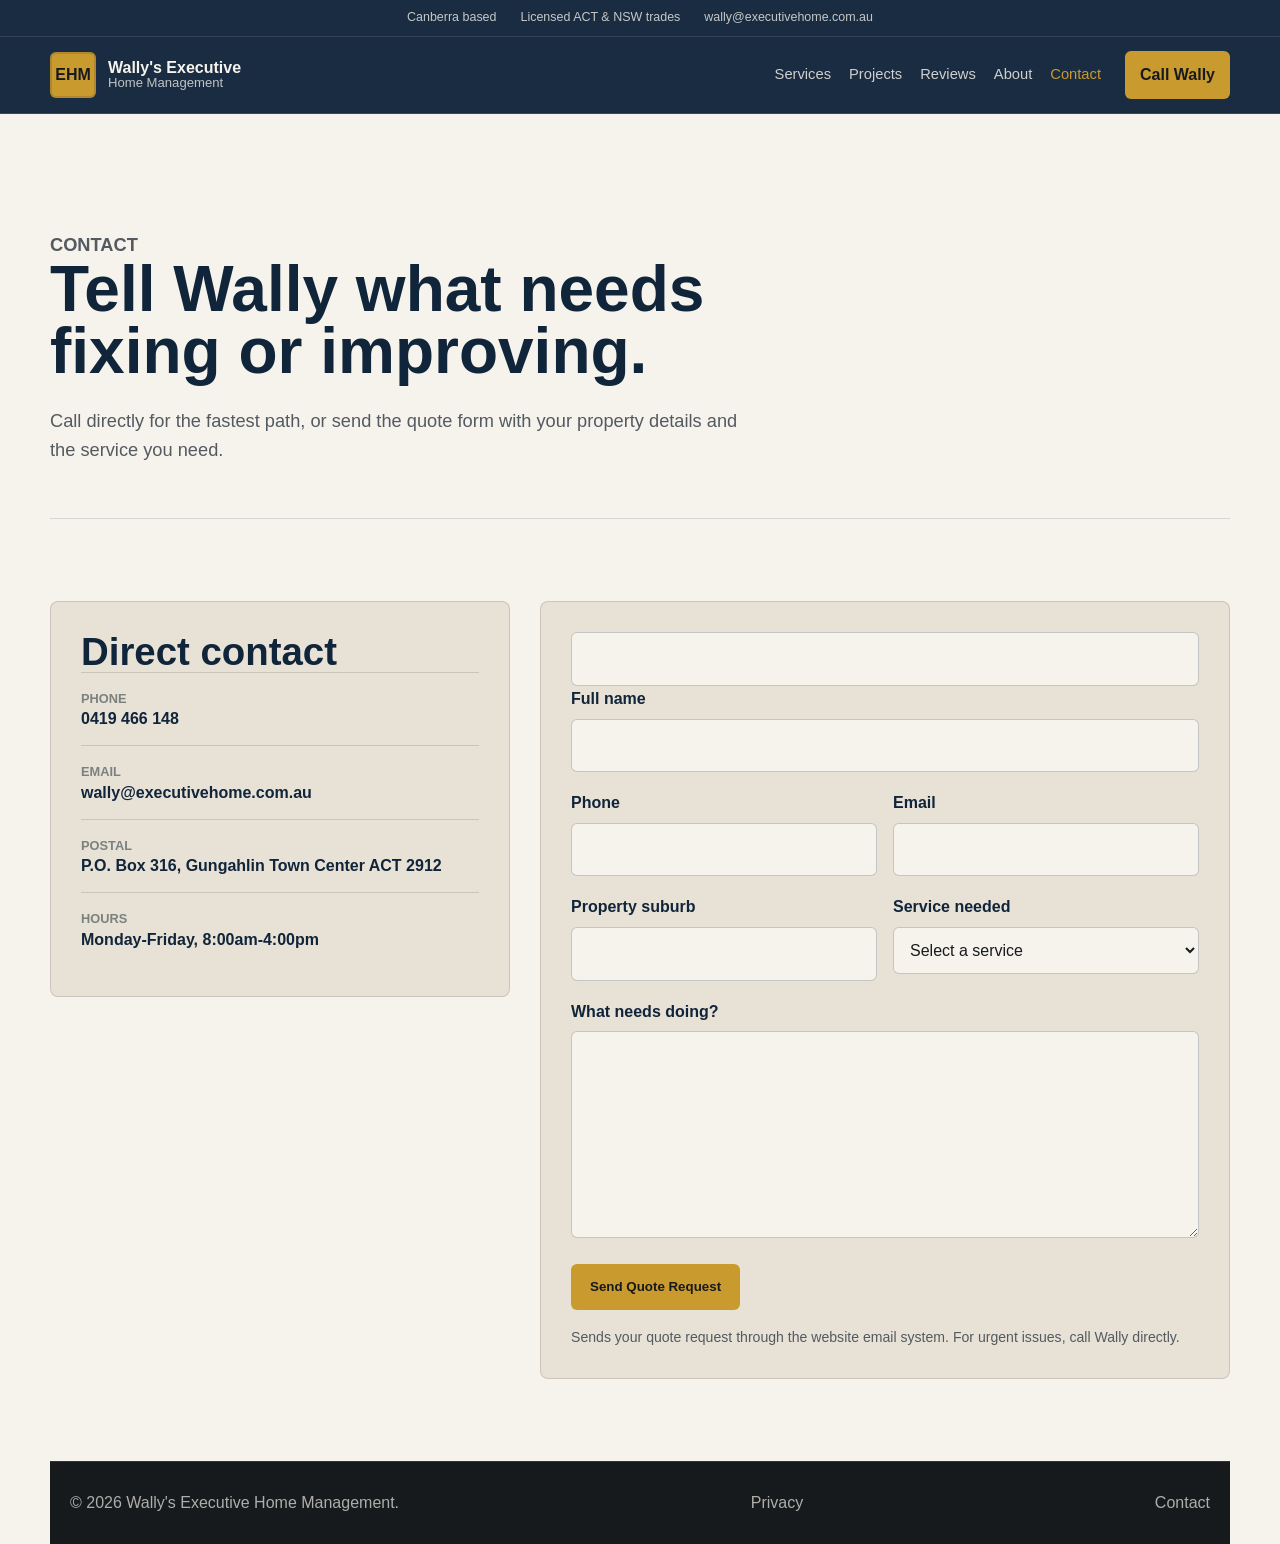
==== contact.html @ 29cdbb06 "Add files via upload" ====
<!DOCTYPE html>
<html lang="en-AU">
<head>
  <meta charset="UTF-8">
  <meta name="viewport" content="width=device-width, initial-scale=1.0">
  <title>Contact | Wally's Executive Home Management</title>
  <meta name="description" content="Contact Wally's Executive Home Management for Canberra property repairs, roof repairs, painting, carpentry, plastering, renovations and maintenance.">
  <link rel="canonical" href="https://executivehome.com.au/contact.html">
  <link rel="icon" href="favicon.svg" type="image/svg+xml">
  <link rel="stylesheet" href="styles.css">
</head>
<body>
  <a class="skip-link" href="#main">Skip to content</a>
  <header class="site-header" data-header>
    <div class="topbar"><span>Canberra based</span><span>Licensed ACT & NSW trades</span><a href="mailto:wally@executivehome.com.au">wally@executivehome.com.au</a></div>
    <nav class="nav-shell" aria-label="Main navigation">
      <a class="brand" href="index.html"><span class="brand-mark">EHM</span><span><strong>Wally's Executive</strong><small>Home Management</small></span></a>
      <button class="menu-toggle" type="button" aria-expanded="false" aria-controls="site-menu"><span></span><span></span><span></span></button>
      <div class="site-menu" id="site-menu"><a href="services.html">Services</a><a href="projects.html">Projects</a><a href="reviews.html">Reviews</a><a href="about.html">About</a><a href="contact.html" aria-current="page">Contact</a></div>
      <a class="nav-call" href="tel:+61419466148">Call Wally</a>
    </nav>
  </header>
  <main id="main">
    <section class="page-hero contact-hero">
      <p class="eyebrow">Contact</p>
      <h1>Tell Wally what needs fixing or improving.</h1>
      <p>Call directly for the fastest path, or send the quote form with your property details and the service you need.</p>
    </section>
    <section class="section contact-layout">
      <aside class="contact-card">
        <h2>Direct contact</h2>
        <a class="contact-line" href="tel:+61419466148"><span>Phone</span><strong>0419 466 148</strong></a>
        <a class="contact-line" href="mailto:wally@executivehome.com.au"><span>Email</span><strong>wally@executivehome.com.au</strong></a>
        <div class="contact-line"><span>Postal</span><strong>P.O. Box 316, Gungahlin Town Center ACT 2912</strong></div>
        <div class="contact-line"><span>Hours</span><strong>Monday-Friday, 8:00am-4:00pm</strong></div>
      </aside>
      <form class="quote-form" data-quote-form>
        <input class="hidden-field" type="text" name="honey" tabindex="-1" autocomplete="off">
        <div class="form-row">
          <label for="name">Full name</label>
          <input id="name" name="name" type="text" autocomplete="name" required>
        </div>
        <div class="form-row split">
          <div>
            <label for="phone">Phone</label>
            <input id="phone" name="phone" type="tel" autocomplete="tel" required>
          </div>
          <div>
            <label for="email">Email</label>
            <input id="email" name="email" type="email" autocomplete="email" required>
          </div>
        </div>
        <div class="form-row split">
          <div>
            <label for="suburb">Property suburb</label>
            <input id="suburb" name="suburb" type="text" autocomplete="address-level2">
          </div>
          <div>
            <label for="service">Service needed</label>
            <select id="service" name="service" required>
              <option value="">Select a service</option>
              <option>Roof repairs</option>
              <option>Painting and decorating</option>
              <option>Carpentry or decking</option>
              <option>Bathroom, kitchen or laundry renovation</option>
              <option>Plastering or wall repair</option>
              <option>Tiling, doors, windows, sheds or carports</option>
              <option>General repairs or maintenance</option>
              <option>Other / not sure yet</option>
            </select>
          </div>
        </div>
        <div class="form-row">
          <label for="message">What needs doing?</label>
          <textarea id="message" name="message" rows="7" required></textarea>
        </div>
        <button class="btn btn-primary" type="submit">Send Quote Request</button>
        <p class="form-status" data-form-status aria-live="polite"></p>
        <p class="form-note">Sends your quote request through the website email system. For urgent issues, call Wally directly.</p>
      </form>
    </section>
  </main>
  <footer class="site-footer compact-footer"><span>© <span data-year></span> Wally's Executive Home Management.</span><a href="privacy.html">Privacy</a><a href="contact.html">Contact</a></footer>
  <script src="script.js"></script>
</body>
</html>
---- styles.css ----
:root {
  --navy: #10243A;
  --charcoal: #171A1D;
  --iron: #2F353A;
  --stone: #E8E1D6;
  --canvas: #F6F3ED;
  --gold: #C99A2E;
  --brick: #9E3F32;
  --green: #4D6A56;
  --steel-blue: #3F6F8F;
  --text: #171A1D;
  --soft: #535A60;
  --muted: #7B817F;
  --light: #F6F3ED;
  --border: rgba(23, 26, 29, 0.14);
  --shadow: 0 22px 60px rgba(16, 36, 58, 0.16);
  --max: 1180px;
}

* { box-sizing: border-box; }

body {
  margin: 0;
  color: var(--text);
  background: var(--canvas);
  font-family: Inter, "Segoe UI", Arial, sans-serif;
  line-height: 1.6;
}

img { max-width: 100%; display: block; }
a { color: inherit; text-decoration: none; }

.skip-link {
  position: absolute;
  left: 16px;
  top: -50px;
  z-index: 20;
  padding: 10px 14px;
  background: var(--gold);
  color: var(--charcoal);
  border-radius: 6px;
}

.skip-link:focus { top: 16px; }

.site-header {
  position: sticky;
  top: 0;
  z-index: 10;
  background: rgba(16, 36, 58, 0.96);
  color: var(--light);
  border-bottom: 1px solid rgba(232, 225, 214, 0.16);
  backdrop-filter: blur(14px);
}

.topbar {
  display: flex;
  justify-content: center;
  gap: 24px;
  padding: 8px 20px;
  font-size: 0.78rem;
  color: rgba(246, 243, 237, 0.78);
  border-bottom: 1px solid rgba(232, 225, 214, 0.12);
}

.nav-shell {
  width: min(var(--max), calc(100% - 32px));
  min-height: 76px;
  margin: 0 auto;
  display: flex;
  align-items: center;
  gap: 24px;
}

.brand {
  display: inline-flex;
  align-items: center;
  gap: 12px;
  min-width: 0;
}

.brand-mark {
  display: grid;
  place-items: center;
  width: 46px;
  height: 46px;
  flex: 0 0 46px;
  background: var(--gold);
  color: var(--charcoal);
  font-weight: 900;
  letter-spacing: 0;
  border-radius: 6px;
  box-shadow: inset 0 0 0 2px rgba(23, 26, 29, 0.14);
}

.brand strong,
.brand small {
  display: block;
  line-height: 1.05;
}

.brand strong { font-size: 1rem; }
.brand small { color: rgba(246, 243, 237, 0.76); font-size: 0.82rem; }

.site-menu {
  margin-left: auto;
  display: flex;
  align-items: center;
  gap: 18px;
  font-size: 0.92rem;
}

.site-menu a {
  color: rgba(246, 243, 237, 0.82);
}

.site-menu a:hover,
.site-menu a[aria-current="page"] {
  color: var(--gold);
}

.nav-call {
  padding: 11px 15px;
  background: var(--gold);
  color: var(--charcoal);
  border-radius: 6px;
  font-weight: 800;
}

.menu-toggle {
  display: none;
  margin-left: auto;
  width: 44px;
  height: 44px;
  border: 1px solid rgba(246, 243, 237, 0.22);
  background: transparent;
  border-radius: 6px;
}

.menu-toggle span {
  display: block;
  width: 20px;
  height: 2px;
  margin: 5px auto;
  background: var(--light);
}

.hero {
  width: min(var(--max), calc(100% - 32px));
  margin: 0 auto;
  min-height: calc(100vh - 116px);
  display: grid;
  grid-template-columns: minmax(0, 1.05fr) minmax(360px, 0.95fr);
  gap: 44px;
  align-items: center;
  padding: 54px 0 38px;
}

.hero h1,
.page-hero h1 {
  margin: 0;
  max-width: 780px;
  font-size: clamp(2.55rem, 5vw, 5.4rem);
  line-height: 0.96;
  letter-spacing: 0;
  color: var(--navy);
}

.hero-copy,
.page-hero p {
  max-width: 690px;
  margin: 24px 0 0;
  font-size: 1.14rem;
  color: var(--soft);
}

.eyebrow {
  margin: 0 0 14px;
  color: var(--brick);
  font-size: 0.78rem;
  font-weight: 900;
  letter-spacing: 0;
  text-transform: uppercase;
}

.hero-actions,
.cta-actions {
  display: flex;
  flex-wrap: wrap;
  gap: 12px;
  margin-top: 30px;
}

.btn {
  display: inline-flex;
  align-items: center;
  justify-content: center;
  min-height: 46px;
  padding: 12px 18px;
  border-radius: 6px;
  font-weight: 850;
  border: 1px solid transparent;
}

.btn-primary {
  background: var(--gold);
  color: var(--charcoal);
}

.btn-secondary {
  background: transparent;
  border-color: rgba(16, 36, 58, 0.25);
  color: var(--navy);
}

.btn-secondary.light {
  color: var(--light);
  border-color: rgba(246, 243, 237, 0.34);
}

.trust-row {
  display: flex;
  flex-wrap: wrap;
  gap: 10px;
  margin-top: 30px;
}

.trust-row span {
  padding: 8px 10px;
  background: var(--stone);
  border: 1px solid rgba(16, 36, 58, 0.13);
  border-radius: 6px;
  font-weight: 750;
  font-size: 0.86rem;
}

.hero-media {
  position: relative;
  border-radius: 8px;
  overflow: hidden;
  box-shadow: var(--shadow);
  border: 1px solid rgba(201, 154, 46, 0.24);
  background: var(--stone);
}

.hero-media img {
  width: 100%;
  height: 100%;
  min-height: 520px;
  object-fit: cover;
}

.image-caption {
  position: absolute;
  left: 16px;
  bottom: 16px;
  padding: 8px 10px;
  background: rgba(16, 36, 58, 0.86);
  color: var(--light);
  border-radius: 6px;
  font-size: 0.8rem;
  font-weight: 800;
}

.section {
  width: min(var(--max), calc(100% - 32px));
  margin: 0 auto;
  padding: 82px 0;
}

.intro-grid {
  display: grid;
  grid-template-columns: 0.85fr 1fr;
  gap: 60px;
  border-top: 1px solid var(--border);
}

h2 {
  margin: 0;
  color: var(--navy);
  font-size: clamp(1.9rem, 3vw, 3.15rem);
  line-height: 1.03;
  letter-spacing: 0;
}

h3 { margin: 0; color: var(--navy); line-height: 1.15; }
p { color: var(--soft); }

.section-heading {
  display: flex;
  align-items: end;
  justify-content: space-between;
  gap: 24px;
  margin-bottom: 32px;
}

.section-heading h2 { max-width: 720px; }
.text-link { color: var(--brick); font-weight: 850; }

.service-grid,
.process-grid,
.review-mini-grid,
.care-grid,
.testimonial-grid,
.principles,
.proof-matrix {
  display: grid;
  gap: 18px;
}

.service-grid { grid-template-columns: repeat(4, minmax(0, 1fr)); }

.service-card {
  min-height: 360px;
  padding: 24px;
  background: var(--stone);
  border: 1px solid var(--border);
  border-radius: 8px;
  display: flex;
  flex-direction: column;
  gap: 14px;
}

.service-card.accent-red { border-top: 5px solid var(--brick); }
.service-card.accent-green { border-top: 5px solid var(--green); }

.service-icon {
  width: 42px;
  height: 42px;
  display: grid;
  place-items: center;
  background: var(--navy);
  color: var(--light);
  border-radius: 6px;
  font-weight: 900;
}

.service-card ul,
.detail-card ul,
.credentials-panel ul {
  padding-left: 18px;
  margin: auto 0 0;
  color: var(--soft);
}

.split-band,
.cta-band {
  width: min(var(--max), calc(100% - 32px));
  background: var(--navy);
  color: var(--light);
  border-radius: 8px;
}

.split-band {
  padding: 54px;
  display: grid;
  grid-template-columns: 1fr 0.9fr;
  gap: 48px;
  align-items: center;
}

.split-band h2,
.cta-band h2,
.split-band h3 { color: var(--light); }
.split-band p,
.cta-band p { color: rgba(246, 243, 237, 0.76); }

.proof-stack {
  display: grid;
  gap: 14px;
}

.proof-stack div {
  padding: 22px;
  background: rgba(246, 243, 237, 0.08);
  border: 1px solid rgba(246, 243, 237, 0.14);
  border-radius: 8px;
}

.proof-stack strong {
  display: block;
  color: var(--gold);
  font-size: 1.5rem;
  line-height: 1.1;
}

.proof-stack span { color: rgba(246, 243, 237, 0.72); }

.award-strip {
  display: grid;
  grid-template-columns: 0.9fr 1.1fr;
  gap: 28px;
  align-items: start;
  border-top: 1px solid var(--border);
}

.award-list {
  display: grid;
  grid-template-columns: repeat(3, minmax(0, 1fr));
  gap: 14px;
}

.award-list article {
  min-height: 150px;
  padding: 22px;
  background: var(--navy);
  color: var(--light);
  border-radius: 8px;
  border-top: 5px solid var(--gold);
}

.award-list strong {
  display: block;
  color: var(--gold);
  font-size: 1.45rem;
  line-height: 1;
  margin-bottom: 12px;
}

.award-list span {
  color: rgba(246, 243, 237, 0.76);
}

.project-grid {
  display: grid;
  grid-template-columns: repeat(3, minmax(0, 1fr));
  gap: 18px;
}

.project-card,
.project-feature,
.detail-card {
  overflow: hidden;
  background: var(--stone);
  border: 1px solid var(--border);
  border-radius: 8px;
  box-shadow: 0 14px 40px rgba(16, 36, 58, 0.08);
}

.project-card img,
.project-feature img,
.detail-card img,
.real-gallery-grid img {
  background: var(--stone);
}

.project-card img { aspect-ratio: 4 / 3; object-fit: cover; width: 100%; }
.project-card div { padding: 20px; }
.project-card span,
.project-feature span,
.service-kicker {
  display: block;
  margin-bottom: 8px;
  color: var(--brick);
  text-transform: uppercase;
  font-weight: 900;
  font-size: 0.76rem;
}

.reviews-strip {
  display: grid;
  grid-template-columns: 0.8fr 1.2fr;
  gap: 34px;
  border-top: 1px solid var(--border);
  border-bottom: 1px solid var(--border);
}

.review-mini-grid { grid-template-columns: repeat(3, minmax(0, 1fr)); }

blockquote {
  margin: 0;
  padding: 24px;
  background: rgba(232, 225, 214, 0.7);
  border-left: 4px solid var(--gold);
  border-radius: 8px;
}

blockquote p {
  margin: 0 0 14px;
  color: var(--text);
  font-weight: 650;
}

cite { color: var(--soft); font-style: normal; font-weight: 800; }

.process-grid { grid-template-columns: repeat(4, minmax(0, 1fr)); }
.process-grid article,
.care-grid article,
.principles article,
.proof-matrix div {
  padding: 24px;
  background: rgba(232, 225, 214, 0.64);
  border: 1px solid var(--border);
  border-radius: 8px;
}

.process-grid span {
  display: grid;
  place-items: center;
  width: 38px;
  height: 38px;
  margin-bottom: 18px;
  color: var(--charcoal);
  background: var(--gold);
  border-radius: 6px;
  font-weight: 900;
}

.cta-band {
  margin: 0 auto 82px;
  padding: 44px;
  display: flex;
  align-items: center;
  justify-content: space-between;
  gap: 30px;
}

.site-footer {
  padding: 54px 20px 22px;
  background: var(--charcoal);
  color: var(--light);
}

.footer-grid {
  width: min(var(--max), 100%);
  margin: 0 auto 34px;
  display: grid;
  grid-template-columns: 1.3fr 0.9fr 0.7fr;
  gap: 48px;
}

.footer-grid h2 {
  color: var(--gold);
  font-size: 1rem;
  margin-bottom: 12px;
}

.footer-grid a,
.footer-grid span {
  display: block;
  color: rgba(246, 243, 237, 0.74);
  margin-bottom: 8px;
}

.footer-grid p { color: rgba(246, 243, 237, 0.72); }

.footer-bottom,
.compact-footer {
  width: min(var(--max), 100%);
  margin: 0 auto;
  padding-top: 20px;
  border-top: 1px solid rgba(246, 243, 237, 0.12);
  display: flex;
  justify-content: space-between;
  gap: 20px;
  color: rgba(246, 243, 237, 0.68);
}

.compact-footer {
  padding: 28px 20px;
}

.page-hero {
  width: min(var(--max), calc(100% - 32px));
  margin: 0 auto;
  padding: 92px 0 54px;
}

.service-detail-grid,
.project-feature-grid {
  display: grid;
  gap: 22px;
}

.detail-card,
.project-feature {
  display: grid;
  grid-template-columns: 0.42fr 0.58fr;
  align-items: stretch;
}

.detail-card img,
.project-feature img {
  width: 100%;
  height: 100%;
  min-height: 330px;
  object-fit: cover;
}

.real-gallery-grid {
  display: grid;
  grid-template-columns: repeat(4, minmax(0, 1fr));
  gap: 16px;
}

.real-gallery-grid figure {
  margin: 0;
  overflow: hidden;
  background: var(--stone);
  border: 1px solid var(--border);
  border-radius: 8px;
}

.real-gallery-grid img {
  width: 100%;
  aspect-ratio: 4 / 3;
  object-fit: cover;
}

.real-gallery-grid figcaption {
  padding: 13px 14px;
  color: var(--navy);
  font-weight: 850;
}

.detail-card > div,
.project-feature > div {
  padding: 34px;
}

.note-panel,
.gallery-system,
.about-grid,
.contact-layout {
  display: grid;
  grid-template-columns: 0.8fr 1.2fr;
  gap: 30px;
  align-items: start;
  border-top: 1px solid var(--border);
}

.care-grid { grid-template-columns: repeat(4, minmax(0, 1fr)); }
.testimonial-grid { grid-template-columns: repeat(3, minmax(0, 1fr)); }
.proof-matrix { grid-template-columns: repeat(4, minmax(0, 1fr)); }
.proof-matrix strong { display: block; color: var(--navy); font-size: 1.1rem; }
.proof-matrix span { color: var(--soft); }

.about-panel,
.credentials-panel,
.contact-card,
.quote-form {
  padding: 30px;
  background: var(--stone);
  border: 1px solid var(--border);
  border-radius: 8px;
}

.principles { grid-template-columns: repeat(3, minmax(0, 1fr)); }

.contact-card {
  position: sticky;
  top: 126px;
}

.contact-line {
  display: block;
  padding: 16px 0;
  border-top: 1px solid var(--border);
}

.contact-line span {
  display: block;
  color: var(--muted);
  font-size: 0.8rem;
  text-transform: uppercase;
  font-weight: 850;
}

.contact-line strong {
  display: block;
  color: var(--navy);
  line-height: 1.25;
}

.form-row { margin-bottom: 18px; }
.form-row.split { display: grid; grid-template-columns: 1fr 1fr; gap: 16px; }

label {
  display: block;
  margin-bottom: 7px;
  color: var(--navy);
  font-weight: 850;
}

input,
select,
textarea {
  width: 100%;
  border: 1px solid rgba(16, 36, 58, 0.22);
  border-radius: 6px;
  padding: 13px 12px;
  color: var(--text);
  background: var(--canvas);
  font: inherit;
}

textarea { resize: vertical; }
input:focus,
select:focus,
textarea:focus {
  outline: 3px solid rgba(201, 154, 46, 0.25);
  border-color: var(--gold);
}

.form-note {
  margin: 12px 0 0;
  font-size: 0.88rem;
}

.legal-page {
  width: min(760px, calc(100% - 32px));
  margin: 0 auto;
  padding: 56px 0;
}

.legal-page .brand { color: var(--navy); margin-bottom: 44px; }
.legal-page .brand small { color: var(--soft); }
.legal-page h1 { font-size: clamp(2.5rem, 6vw, 4.5rem); color: var(--navy); line-height: 1; }
.legal-page a:not(.btn) { color: var(--brick); font-weight: 850; }

@media (max-width: 980px) {
  .topbar { display: none; }
  .nav-shell { min-height: 70px; }
  .menu-toggle { display: block; }
  .site-menu {
    position: absolute;
    left: 16px;
    right: 16px;
    top: 70px;
    display: none;
    padding: 18px;
    background: var(--navy);
    border: 1px solid rgba(246, 243, 237, 0.14);
    border-radius: 8px;
    box-shadow: var(--shadow);
  }
  .site-menu.is-open { display: grid; }
  .nav-call { display: none; }
  .hero,
  .intro-grid,
  .split-band,
  .reviews-strip,
  .award-strip,
  .note-panel,
  .gallery-system,
  .about-grid,
  .contact-layout {
    grid-template-columns: 1fr;
  }
  .hero {
    min-height: 0;
    padding-top: 44px;
  }
  .service-grid,
  .project-grid,
  .award-list,
  .review-mini-grid,
  .process-grid,
  .care-grid,
  .testimonial-grid,
  .proof-matrix,
  .real-gallery-grid,
  .principles {
    grid-template-columns: repeat(2, minmax(0, 1fr));
  }
  .detail-card,
  .project-feature {
    grid-template-columns: 1fr;
  }
  .contact-card { position: static; }
}

@media (max-width: 640px) {
  .brand strong { font-size: 0.92rem; }
  .brand small { font-size: 0.76rem; }
  .hero h1,
  .page-hero h1 {
    font-size: clamp(2.25rem, 14vw, 3.55rem);
  }
  .section,
  .page-hero {
    padding: 54px 0;
  }
  .service-grid,
  .project-grid,
  .award-list,
  .review-mini-grid,
  .process-grid,
  .care-grid,
  .testimonial-grid,
  .proof-matrix,
  .real-gallery-grid,
  .principles,
  .form-row.split {
    grid-template-columns: 1fr;
  }
  .split-band,
  .cta-band {
    padding: 28px;
  }
  .cta-band,
  .section-heading,
  .footer-bottom,
  .compact-footer {
    align-items: flex-start;
    flex-direction: column;
  }
  .footer-grid {
    grid-template-columns: 1fr;
    gap: 24px;
  }
}
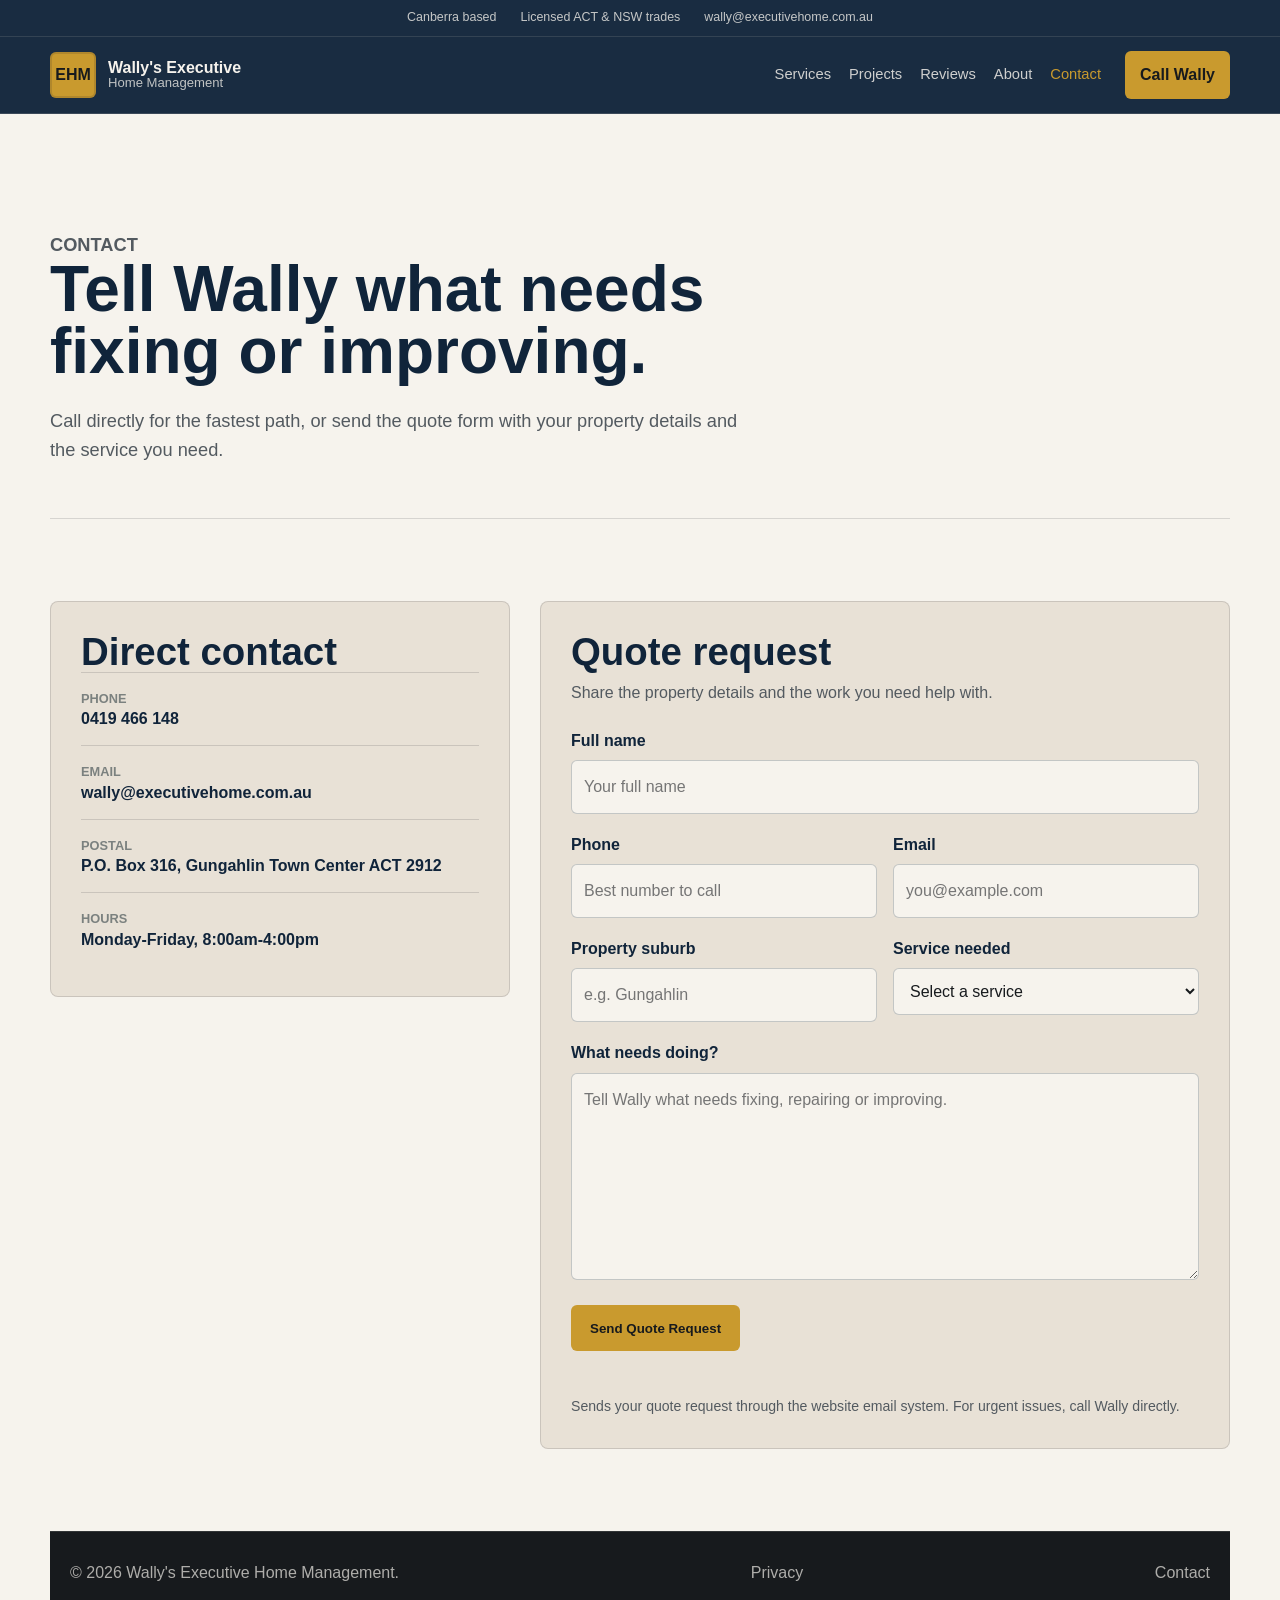
==== commit b6174874: "Add files via upload" ====
--- a/contact.html
+++ b/contact.html
@@ -35,25 +35,29 @@
         <div class="contact-line"><span>Hours</span><strong>Monday-Friday, 8:00am-4:00pm</strong></div>
       </aside>
       <form class="quote-form" data-quote-form>
+        <div class="form-intro">
+          <h2>Quote request</h2>
+          <p>Share the property details and the work you need help with.</p>
+        </div>
         <input class="hidden-field" type="text" name="honey" tabindex="-1" autocomplete="off">
         <div class="form-row">
           <label for="name">Full name</label>
-          <input id="name" name="name" type="text" autocomplete="name" required>
+          <input id="name" name="name" type="text" autocomplete="name" placeholder="Your full name" required>
         </div>
         <div class="form-row split">
           <div>
             <label for="phone">Phone</label>
-            <input id="phone" name="phone" type="tel" autocomplete="tel" required>
+            <input id="phone" name="phone" type="tel" autocomplete="tel" placeholder="Best number to call" required>
           </div>
           <div>
             <label for="email">Email</label>
-            <input id="email" name="email" type="email" autocomplete="email" required>
+            <input id="email" name="email" type="email" autocomplete="email" placeholder="you@example.com" required>
           </div>
         </div>
         <div class="form-row split">
           <div>
             <label for="suburb">Property suburb</label>
-            <input id="suburb" name="suburb" type="text" autocomplete="address-level2">
+            <input id="suburb" name="suburb" type="text" autocomplete="address-level2" placeholder="e.g. Gungahlin">
           </div>
           <div>
             <label for="service">Service needed</label>
@@ -72,7 +76,7 @@
         </div>
         <div class="form-row">
           <label for="message">What needs doing?</label>
-          <textarea id="message" name="message" rows="7" required></textarea>
+          <textarea id="message" name="message" rows="7" placeholder="Tell Wally what needs fixing, repairing or improving." required></textarea>
         </div>
         <button class="btn btn-primary" type="submit">Send Quote Request</button>
         <p class="form-status" data-form-status aria-live="polite"></p>
--- a/styles.css
+++ b/styles.css
@@ -652,6 +652,19 @@
   top: 126px;
 }
 
+.form-intro {
+  margin-bottom: 22px;
+}
+
+.form-intro h2 {
+  margin: 0 0 8px;
+}
+
+.form-intro p {
+  margin: 0;
+  color: var(--soft);
+}
+
 .contact-line {
   display: block;
   padding: 16px 0;
@@ -705,6 +718,32 @@
 .form-note {
   margin: 12px 0 0;
   font-size: 0.88rem;
+}
+
+.hidden-field {
+  position: absolute;
+  left: -9999px;
+  width: 1px;
+  height: 1px;
+  opacity: 0;
+}
+
+.form-status {
+  min-height: 20px;
+  margin: 12px 0 0;
+  color: var(--green);
+  font-size: 0.9rem;
+  font-weight: 850;
+}
+
+.form-status.is-error {
+  color: var(--brick);
+}
+
+button:disabled,
+.btn:disabled {
+  cursor: wait;
+  opacity: 0.72;
 }
 
 .legal-page {
